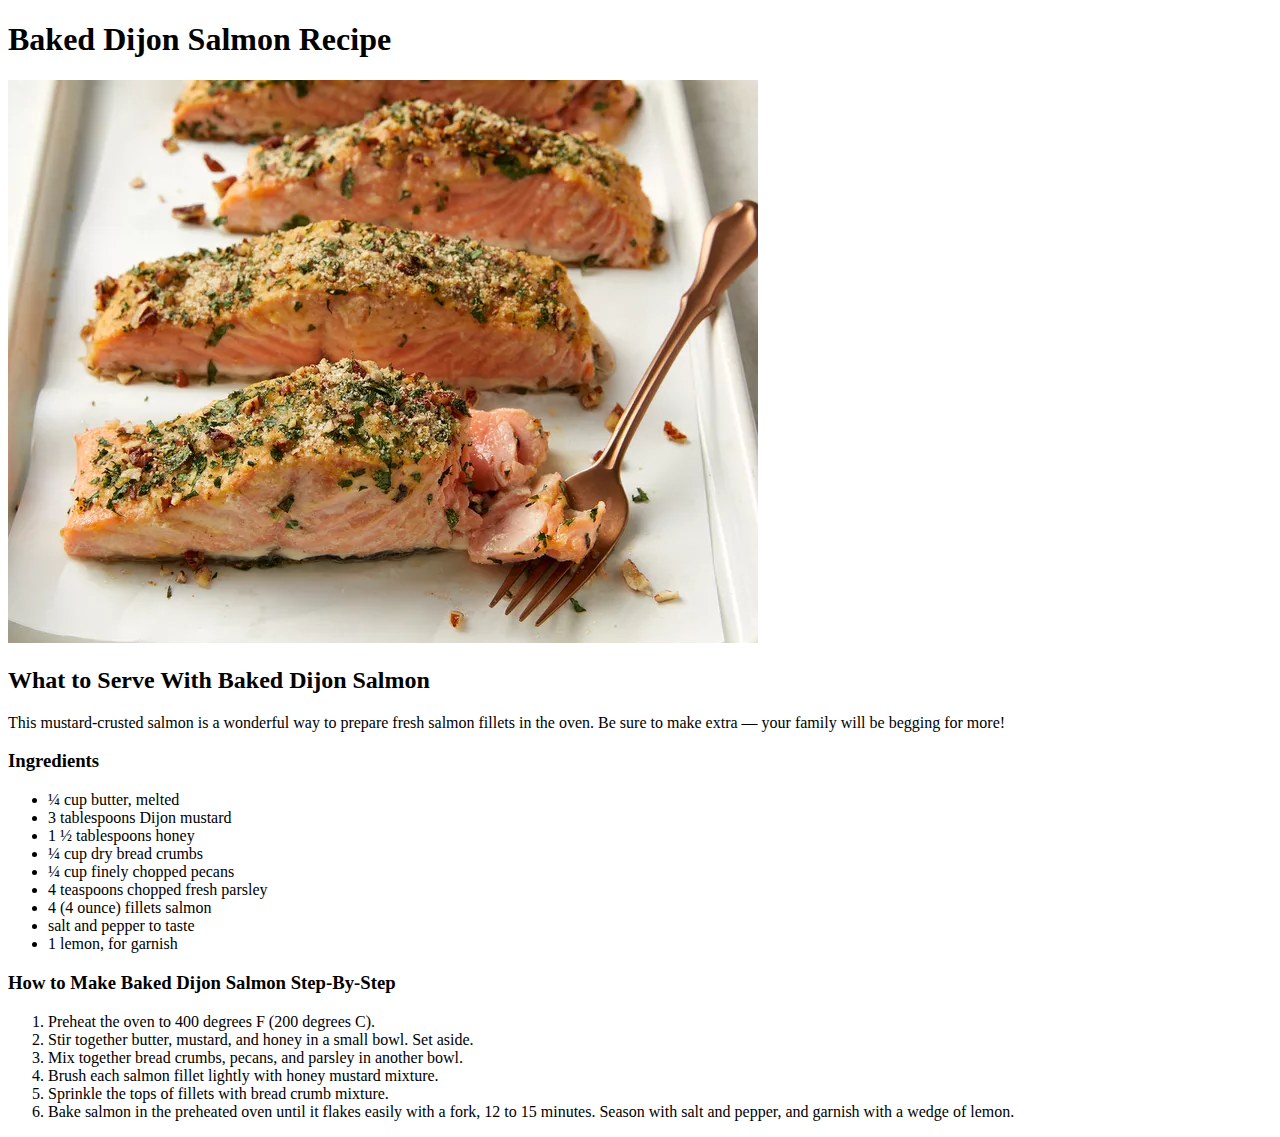
==== recipes/BakedDijonSalmon.html @ b44ce324 "add the ingredients and steps" ====
<!DOCTYPE html>
<html lang="en">
  <head>
    <meta charset="UTF-8" />
    <meta http-equiv="X-UA-Compatible" content="IE=edge" />
    <meta name="viewport" content="width=device-width, initial-scale=1.0" />
    <title>Document</title>
  </head>
  <body>
    <h1>Baked Dijon Salmon Recipe</h1>
    <a href=""><img src="../images/salmon.webp" alt="Salmon" /></a>
    <h2>What to Serve With Baked Dijon Salmon</h2>
    <p>
      This mustard-crusted salmon is a wonderful way to prepare fresh salmon
      fillets in the oven. Be sure to make extra — your family will be begging
      for more!
    </p>

    <h3>Ingredients</h3>
    <ul>
      <li>¼ cup butter, melted</li>
      <li>3 tablespoons Dijon mustard</li>
      <li>1 ½ tablespoons honey</li>
      <li>¼ cup dry bread crumbs</li>
      <li>¼ cup finely chopped pecans</li>
      <li>4 teaspoons chopped fresh parsley</li>
      <li>4 (4 ounce) fillets salmon</li>
      <li>salt and pepper to taste</li>
      <li>1 lemon, for garnish</li>
    </ul>

    <h3>How to Make Baked Dijon Salmon Step-By-Step</h3>

    <ol>
      <li>Preheat the oven to 400 degrees F (200 degrees C).</li>
      <li>
        Stir together butter, mustard, and honey in a small bowl. Set aside.
      </li>
      <li>Mix together bread crumbs, pecans, and parsley in another bowl.</li>
      <li>Brush each salmon fillet lightly with honey mustard mixture.</li>
      <li>Sprinkle the tops of fillets with bread crumb mixture.</li>
      <li>
        Bake salmon in the preheated oven until it flakes easily with a fork, 12
        to 15 minutes. Season with salt and pepper, and garnish with a wedge of
        lemon.
      </li>
    </ol>
  </body>
</html>
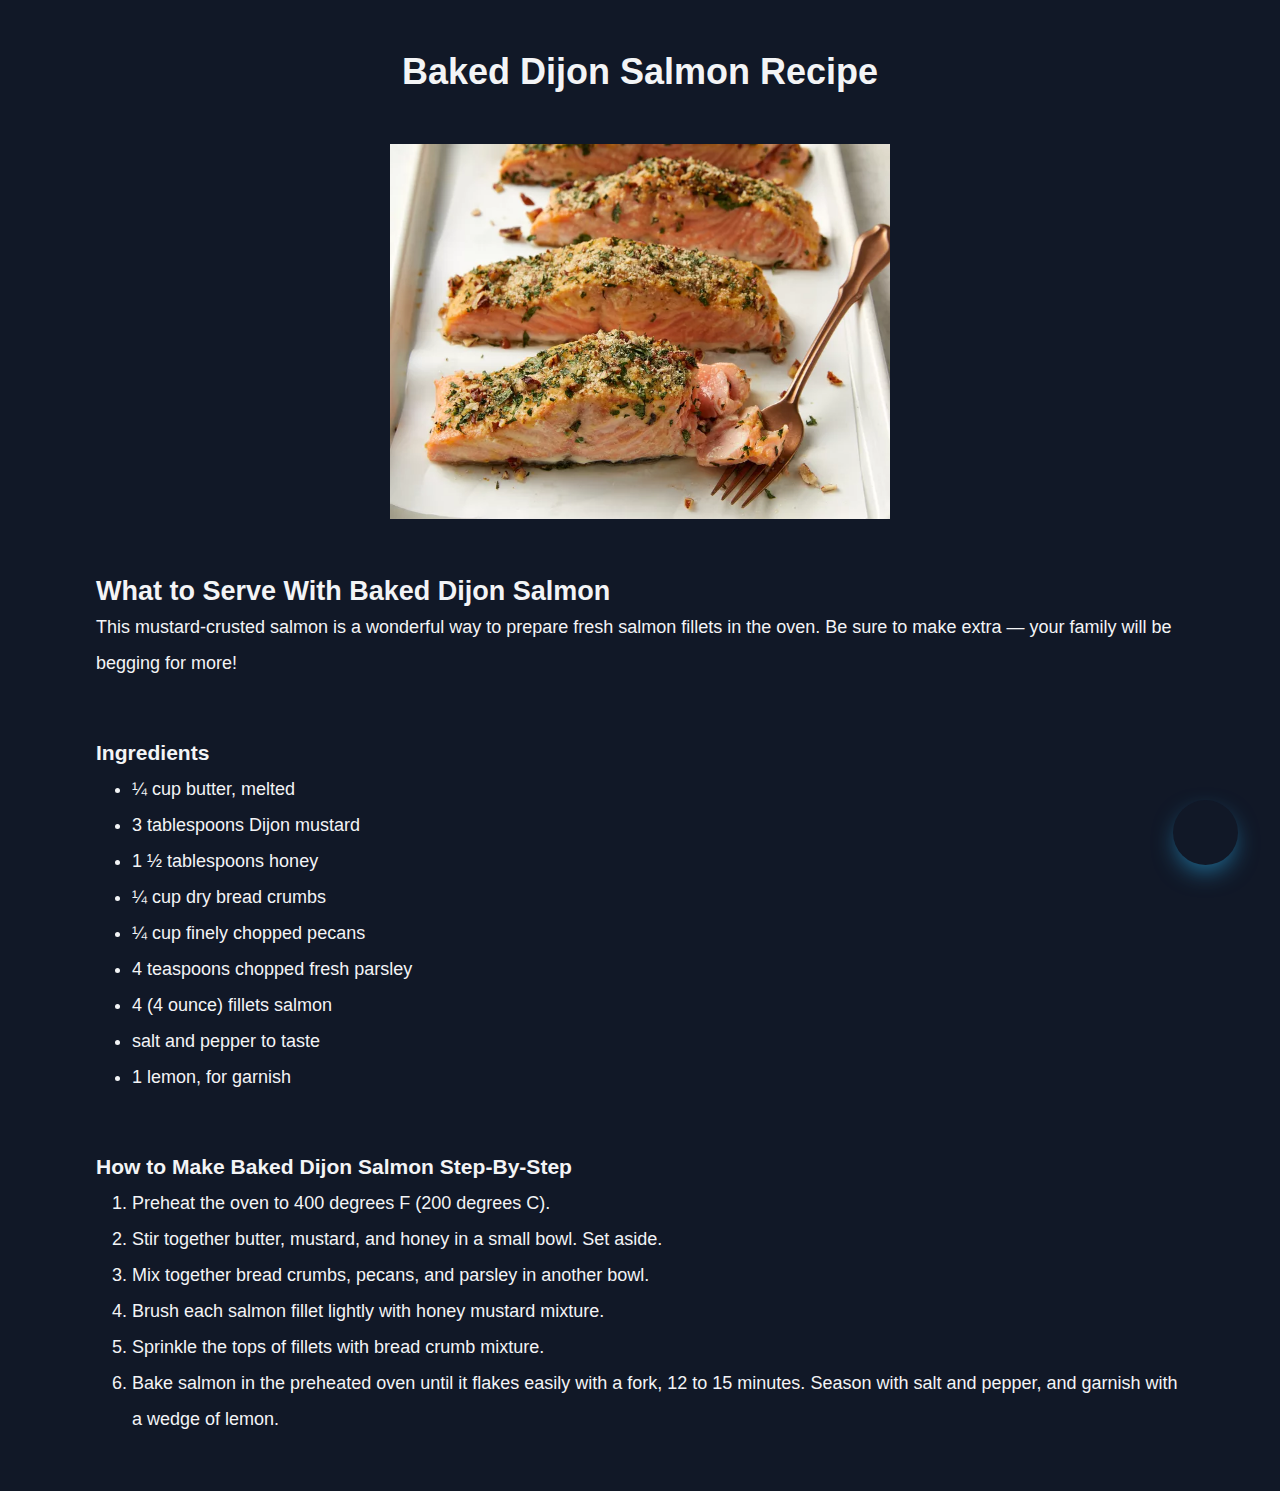
==== commit 400f667f: "added a style on the Baked Salmon recipe page" ====
--- a/recipes/BakedDijonSalmon.html
+++ b/recipes/BakedDijonSalmon.html
@@ -4,46 +4,77 @@
     <meta charset="UTF-8" />
     <meta http-equiv="X-UA-Compatible" content="IE=edge" />
     <meta name="viewport" content="width=device-width, initial-scale=1.0" />
-    <title>Document</title>
+    <link
+      href="https://fonts.googleapis.com/css2?family=Poppins:wght@100;200;300;400;500;600;700;800;900&display=swap"
+      rel="stylesheet"
+    />
+    <link
+      href="https://fonts.googleapis.com/icon?family=Material+Icons"
+      rel="stylesheet"
+    />
+    <title>Baked Dijon Salmon</title>
+    <link rel="stylesheet" href="../styles/salmon.css" />
   </head>
   <body>
-    <h1>Baked Dijon Salmon Recipe</h1>
-    <a href=""><img src="../images/salmon.webp" alt="Salmon" /></a>
-    <h2>What to Serve With Baked Dijon Salmon</h2>
-    <p>
-      This mustard-crusted salmon is a wonderful way to prepare fresh salmon
-      fillets in the oven. Be sure to make extra — your family will be begging
-      for more!
-    </p>
+    <header>
+      <h1>Baked Dijon Salmon Recipe</h1>
+    </header>
+    <section id="pogi">
+      <div class="container">
+        <a href=""><img src="../images/salmon.webp" alt="Salmon" /></a>
+        <h2>What to Serve With Baked Dijon Salmon</h2>
+        <p>
+          This mustard-crusted salmon is a wonderful way to prepare fresh salmon
+          fillets in the oven. Be sure to make extra — your family will be
+          begging for more!
+        </p>
+      </div>
 
-    <h3>Ingredients</h3>
-    <ul>
-      <li>¼ cup butter, melted</li>
-      <li>3 tablespoons Dijon mustard</li>
-      <li>1 ½ tablespoons honey</li>
-      <li>¼ cup dry bread crumbs</li>
-      <li>¼ cup finely chopped pecans</li>
-      <li>4 teaspoons chopped fresh parsley</li>
-      <li>4 (4 ounce) fillets salmon</li>
-      <li>salt and pepper to taste</li>
-      <li>1 lemon, for garnish</li>
-    </ul>
+      <div class="container ingredients-steps">
+        <h3>Ingredients</h3>
+        <ul>
+          <li>¼ cup butter, melted</li>
+          <li>3 tablespoons Dijon mustard</li>
+          <li>1 ½ tablespoons honey</li>
+          <li>¼ cup dry bread crumbs</li>
+          <li>¼ cup finely chopped pecans</li>
+          <li>4 teaspoons chopped fresh parsley</li>
+          <li>4 (4 ounce) fillets salmon</li>
+          <li>salt and pepper to taste</li>
+          <li>1 lemon, for garnish</li>
+        </ul>
+      </div>
 
-    <h3>How to Make Baked Dijon Salmon Step-By-Step</h3>
+      <div class="container ingredients-steps">
+        <h3>How to Make Baked Dijon Salmon Step-By-Step</h3>
 
-    <ol>
-      <li>Preheat the oven to 400 degrees F (200 degrees C).</li>
-      <li>
-        Stir together butter, mustard, and honey in a small bowl. Set aside.
-      </li>
-      <li>Mix together bread crumbs, pecans, and parsley in another bowl.</li>
-      <li>Brush each salmon fillet lightly with honey mustard mixture.</li>
-      <li>Sprinkle the tops of fillets with bread crumb mixture.</li>
-      <li>
-        Bake salmon in the preheated oven until it flakes easily with a fork, 12
-        to 15 minutes. Season with salt and pepper, and garnish with a wedge of
-        lemon.
-      </li>
-    </ol>
+        <ol>
+          <li>Preheat the oven to 400 degrees F (200 degrees C).</li>
+          <li>
+            Stir together butter, mustard, and honey in a small bowl. Set aside.
+          </li>
+          <li>
+            Mix together bread crumbs, pecans, and parsley in another bowl.
+          </li>
+          <li>Brush each salmon fillet lightly with honey mustard mixture.</li>
+          <li>Sprinkle the tops of fillets with bread crumb mixture.</li>
+          <li>
+            Bake salmon in the preheated oven until it flakes easily with a
+            fork, 12 to 15 minutes. Season with salt and pepper, and garnish
+            with a wedge of lemon.
+          </li>
+        </ol>
+      </div>
+
+      <div class="floating-container">
+        <div class="floating-button">
+          <a href="../index.html"
+            ><img
+              src="https://cdn-icons-png.flaticon.com/512/7205/7205816.png"
+              alt=""
+          /></a>
+        </div>
+      </div>
+    </section>
   </body>
 </html>
--- a/styles/salmon.css
+++ b/styles/salmon.css
@@ -0,0 +1,199 @@
+* {
+  box-sizing: border-box;
+  margin: 0;
+  padding: 0;
+}
+
+html {
+  font-family: 'Poppins', sans-serif;
+  font-size: 18px;
+  color: rgb(243,244,246);
+}
+
+body {
+  background-color: rgb(17,24,39);
+  line-height: 2rem;
+ }
+ 
+ header h1 {
+  text-align: center;
+  padding-top: 3rem;
+ }
+
+ /* header h1,
+ div img {
+  margin: 13rem 0;
+ } */
+
+ div {
+  gap: 2rem;
+ }
+
+
+ div img {
+  display: flex;
+  margin-left: auto;
+  margin-right: auto;
+  max-width: 500px;
+  margin-bottom: 3rem;
+}
+
+ .container {
+  width: 85%;
+  /* margin: 0 auto; */
+  margin: 3rem auto;
+ }
+
+ .ingredients-steps p {
+  margin-bottom: 2rem;
+ }
+
+ ul li,
+ ol li {
+  margin: 0 0 0em 2rem;
+ }
+
+
+
+ ul li a{
+  color: rgb(169,121,42);
+ }
+ 
+ /* Floating Button */
+
+ @import url("https://fonts.googleapis.com/css?family=Roboto");
+@-webkit-keyframes come-in {
+  0% {
+    -webkit-transform: translatey(100px);
+            transform: translatey(100px);
+    opacity: 0;
+  }
+  30% {
+    -webkit-transform: translateX(-50px) scale(0.4);
+            transform: translateX(-50px) scale(0.4);
+  }
+  70% {
+    -webkit-transform: translateX(0px) scale(1.2);
+            transform: translateX(0px) scale(1.2);
+  }
+  100% {
+    -webkit-transform: translatey(0px) scale(1);
+            transform: translatey(0px) scale(1);
+    opacity: 1;
+  }
+}
+@keyframes come-in {
+  0% {
+    -webkit-transform: translatey(100px);
+            transform: translatey(100px);
+    opacity: 0;
+  }
+  30% {
+    -webkit-transform: translateX(-50px) scale(0.4);
+            transform: translateX(-50px) scale(0.4);
+  }
+  70% {
+    -webkit-transform: translateX(0px) scale(1.2);
+            transform: translateX(0px) scale(1.2);
+  }
+  100% {
+    -webkit-transform: translatey(0px) scale(1);
+            transform: translatey(0px) scale(1);
+    opacity: 1;
+  }
+}
+* {
+  margin: 0;
+  padding: 0;
+}
+
+html, body {
+  /* background: #eaedf2; */
+  font-family: 'Roboto', sans-serif;
+}
+
+.floating-container {
+  position: fixed;
+  width: 100px;
+  height: 100px;
+  bottom: 0;
+  right: 0;
+  margin: 35px 25px;
+}
+.floating-container:hover {
+  height: 300px;
+}
+.floating-container:hover .floating-button {
+  box-shadow: 0 10px 25px rgba(44, 179, 240, 0.6);
+  -webkit-transform: translatey(5px);
+          transform: translatey(5px);
+  -webkit-transition: all 0.3s;
+  transition: all 0.3s;
+}
+.floating-container:hover .element-container .float-element:nth-child(1) {
+  -webkit-animation: come-in 0.4s forwards 0.2s;
+          animation: come-in 0.4s forwards 0.2s;
+}
+.floating-container:hover .element-container .float-element:nth-child(2) {
+  -webkit-animation: come-in 0.4s forwards 0.4s;
+          animation: come-in 0.4s forwards 0.4s;
+}
+.floating-container:hover .element-container .float-element:nth-child(3) {
+  -webkit-animation: come-in 0.4s forwards 0.6s;
+          animation: come-in 0.4s forwards 0.6s;
+}
+.floating-container .floating-button {
+  position: absolute;
+  width: 65px;
+  height: 65px;
+  bottom: 0;
+  border-radius: 50%;
+  left: 0;
+  right: 0;
+  margin: auto;
+  color: white;
+  line-height: 65px;
+  text-align: center;
+  font-size: 23px;
+  z-index: 100;
+  box-shadow: 0 10px 25px -5px rgba(44, 179, 240, 0.6);
+  cursor: pointer;
+  -webkit-transition: all 0.3s;
+  transition: all 0.3s;
+}
+.floating-container .float-element {
+  position: relative;
+  display: block;
+  border-radius: 50%;
+  width: 50px;
+  height: 50px;
+  margin: 15px auto;
+  color: white;
+  font-weight: 500;
+  text-align: center;
+  line-height: 50px;
+  z-index: 0;
+  opacity: 0;
+  -webkit-transform: translateY(100px);
+          transform: translateY(100px);
+}
+.floating-container .material-icons {
+  vertical-align: middle;
+  font-size: 16px;
+}
+
+.floating-button img {
+  width: 100%;
+}
+
+
+@media screen and (max-width: 600px) {
+  div img {
+    width: 100%;
+  }
+}
+
+
+
+
+
